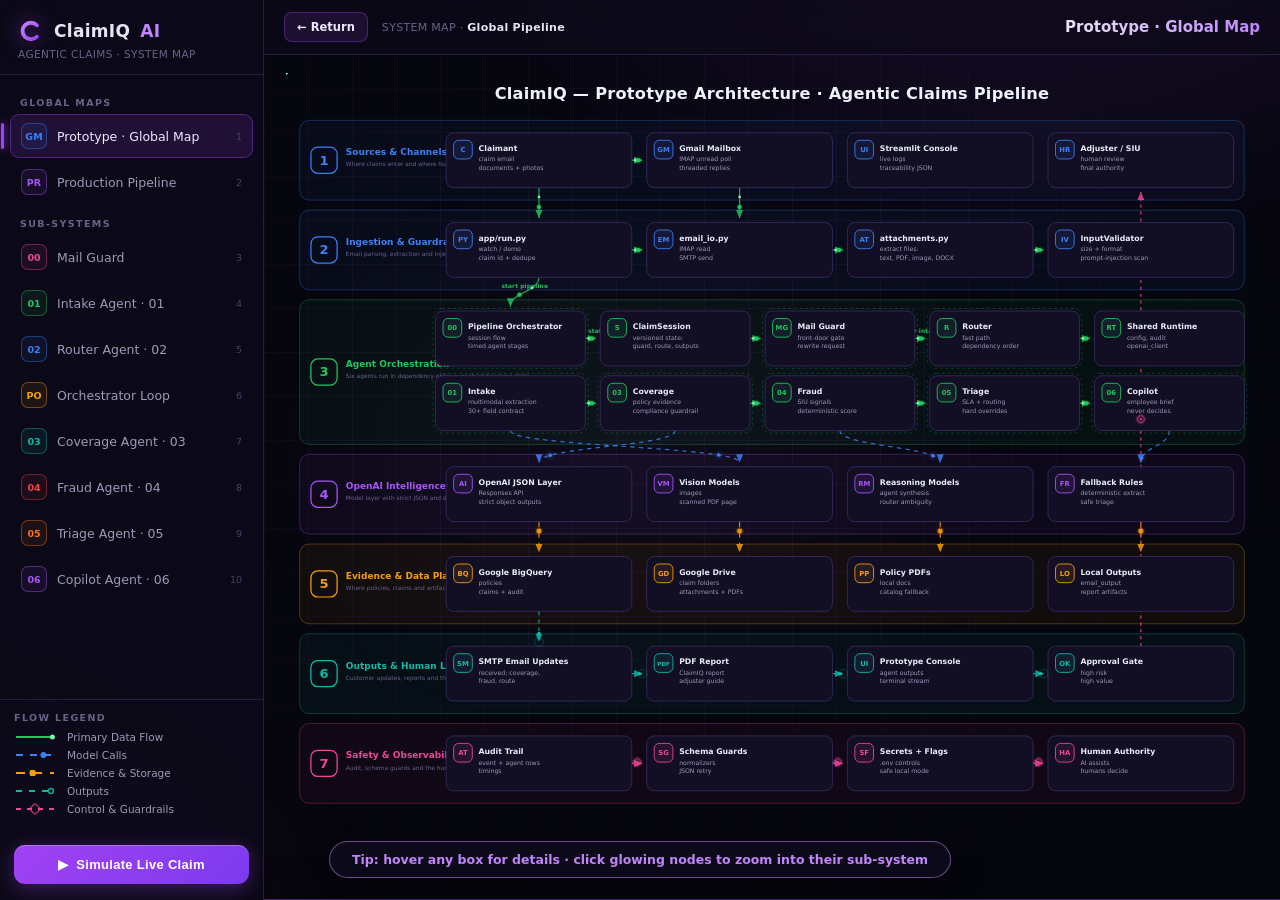
==== claimiq_system_map.html @ e0fa52a6 "Initial website publish" ====
<!DOCTYPE html>
<html lang="en">
<head>
<meta charset="UTF-8">
<meta name="viewport" content="width=device-width, initial-scale=1.0">
<title>ClaimIQ · Interactive System Map</title>
<style>
:root{
  color-scheme: dark;
  --bg:#06060e; --panel:#0d0b1a; --panel2:#120e24; --line:#251d42;
  --txt:#e8e4f4; --dim:#9f98b8; --faint:#6a6288;
  --green:#22c55e; --blue:#3b82f6; --amber:#f59e0b; --teal:#14b8a6; --pink:#ec4899; --purple:#a142f4; --violet:#c084fc;
}
*{margin:0;padding:0;box-sizing:border-box}
html,body{height:100%}
body{background:var(--bg);color:var(--txt);font-family:Inter,"Segoe UI",system-ui,Arial,sans-serif;overflow:hidden}
#bgfx{position:fixed;inset:0;z-index:0;pointer-events:none;
  background:
   radial-gradient(1000px 600px at 80% -10%, rgba(161,66,244,.13), transparent 60%),
   radial-gradient(900px 700px at -10% 110%, rgba(236,72,153,.07), transparent 60%),
   radial-gradient(700px 500px at 50% 50%, rgba(192,132,252,.05), transparent 60%);}
#bgfx::after{content:"";position:absolute;inset:0;
  background-image:linear-gradient(rgba(192,132,252,.05) 1px,transparent 1px),linear-gradient(90deg,rgba(192,132,252,.05) 1px,transparent 1px);
  background-size:44px 44px;mask-image:radial-gradient(ellipse at 50% 40%,#000 30%,transparent 75%);
  animation:gridDrift 24s linear infinite}
@keyframes gridDrift{to{background-position:44px 44px}}

#app{position:relative;z-index:1;display:flex;height:100vh}

/* ============ SIDEBAR ============ */
#sidebar{width:264px;min-width:264px;height:100%;display:flex;flex-direction:column;
  background:rgba(13,11,26,.88);backdrop-filter:blur(14px);border-right:1px solid var(--line)}
#brand{padding:18px 18px 14px;border-bottom:1px solid var(--line)}
#brand h1{font-size:17px;font-weight:800;letter-spacing:.3px;display:flex;align-items:center;gap:10px}
#brand h1 .logomark{width:26px;height:26px;flex-shrink:0;filter:drop-shadow(0 0 10px rgba(161,66,244,.7));animation:brandPulse 2.6s ease-in-out infinite}
@keyframes brandPulse{50%{filter:drop-shadow(0 0 18px rgba(192,132,252,.95))}}
#brand p{font-size:10.5px;color:var(--faint);margin-top:4px;letter-spacing:.4px}
#nav{flex:1;overflow-y:auto;padding:10px 10px 6px}
#nav::-webkit-scrollbar{width:5px}#nav::-webkit-scrollbar-thumb{background:var(--line);border-radius:3px}
.navhead{font-size:9.5px;font-weight:700;color:var(--faint);letter-spacing:1.4px;padding:12px 10px 6px}
.navitem{display:flex;align-items:center;gap:10px;padding:8px 10px;border-radius:9px;cursor:pointer;
  font-size:12.5px;color:var(--dim);border:1px solid transparent;transition:all .18s;margin-bottom:2px;position:relative}
.navitem:hover{background:rgba(161,66,244,.09);color:var(--txt);transform:translateX(3px)}
.navitem.active{background:rgba(161,66,244,.14);border-color:rgba(161,66,244,.38);color:#ede9fe}
.navitem.active::before{content:"";position:absolute;left:-10px;top:20%;height:60%;width:3px;border-radius:2px;background:var(--purple);box-shadow:0 0 8px var(--purple)}
.navitem .ic{width:26px;height:26px;border-radius:7px;display:flex;align-items:center;justify-content:center;
  font-size:9.5px;font-weight:800;flex-shrink:0;border:1px solid}
.navitem.simhot .ic{animation:icPulse 1s ease-in-out infinite}
@keyframes icPulse{50%{transform:scale(1.18);filter:brightness(1.6)}}
#legend{padding:12px 14px;border-top:1px solid var(--line)}
#legend h3{font-size:9.5px;font-weight:700;color:var(--faint);letter-spacing:1.4px;margin-bottom:8px}
.lrow{display:flex;align-items:center;gap:9px;margin-bottom:6px;font-size:10.5px;color:var(--dim)}
.lrow svg{flex-shrink:0}
#simbtn{margin:12px 14px 16px;padding:12px;border:none;border-radius:11px;cursor:pointer;
  font-size:13px;font-weight:800;letter-spacing:.3px;color:#fff;
  background:linear-gradient(135deg,#a142f4,#7c3aed);
  box-shadow:0 4px 20px rgba(161,66,244,.35), inset 0 1px 0 rgba(255,255,255,.25);
  transition:all .2s;display:flex;align-items:center;justify-content:center;gap:8px}
#simbtn:hover{transform:translateY(-2px);box-shadow:0 8px 28px rgba(161,66,244,.5)}
#simbtn.running{background:linear-gradient(135deg,#f87171,#ec4899);color:#1c0410;box-shadow:0 4px 20px rgba(236,72,153,.4)}

/* ============ STAGE ============ */
#stage{flex:1;display:flex;flex-direction:column;min-width:0}
#topbar{display:flex;align-items:center;gap:14px;padding:12px 20px;border-bottom:1px solid var(--line);
  background:rgba(13,11,26,.7);backdrop-filter:blur(10px)}
#returnhome{display:flex;align-items:center;gap:7px;padding:7px 12px;border-radius:8px;
  font-size:11.5px;font-weight:800;color:#ede9fe;text-decoration:none;
  background:rgba(161,66,244,.12);border:1px solid rgba(161,66,244,.36);transition:all .18s;white-space:nowrap}
#returnhome:hover{background:rgba(161,66,244,.24);transform:translateX(-2px)}
#backbtn{display:none;align-items:center;gap:6px;padding:6px 12px;border-radius:8px;cursor:pointer;
  font-size:11.5px;font-weight:700;color:#c084fc;background:rgba(161,66,244,.12);border:1px solid rgba(161,66,244,.35);transition:all .18s}
#backbtn:hover{background:rgba(161,66,244,.25);transform:translateX(-2px)}
#backbtn.show{display:flex}
#crumb{font-size:11px;color:var(--faint);letter-spacing:.3px}
#crumb b{color:var(--txt);font-weight:700}
#viewtitle{font-size:15px;font-weight:800;margin-left:auto;background:linear-gradient(90deg,#e8e4f4,#c084fc);-webkit-background-clip:text;background-clip:text;color:transparent}
#viewport{flex:1;overflow:auto;position:relative;transition:transform .38s cubic-bezier(.5,0,.75,0),opacity .38s}
#viewport::-webkit-scrollbar{width:8px;height:8px}#viewport::-webkit-scrollbar-thumb{background:var(--line);border-radius:4px}
#viewport.zoomOut{transform:scale(1.9);opacity:0}
#viewport.zoomIn{animation:zin .55s cubic-bezier(.16,1,.3,1)}
@keyframes zin{from{transform:scale(.82);opacity:0}to{transform:scale(1);opacity:1}}
#canvasHolder{padding:18px 22px 30px;min-height:100%}
#canvas{width:100%;height:auto;display:block;max-width:1680px;margin:0 auto}

/* SVG element styling */
.band rect.bandbox{transition:filter .3s}
.band{animation:bandIn .7s cubic-bezier(.16,1,.3,1) both}
@keyframes bandIn{from{opacity:0;transform:translateY(26px)}to{opacity:1;transform:none}}
.node{cursor:default}
.node .nbox{transition:stroke .2s, filter .2s}
.node:hover .nbox{stroke:#c084fc;filter:url(#softglow)}
.node.linked{cursor:pointer}
.node.linked .nbox{stroke-dasharray:none}
.node.linked:hover .nbox{stroke:#fff;filter:url(#softglow)}
.node.linked .zoomhint{opacity:0;transition:opacity .2s}
.node.linked:hover .zoomhint{opacity:1}
.node.linked .linkring{animation:linkBreath 3s ease-in-out infinite}
@keyframes linkBreath{50%{opacity:.75}}
.node.sim-on .nbox{stroke-width:2.4;filter:url(#glow)}
.node.sim-on .simring{animation:simRing 1.1s ease-out infinite}
@keyframes simRing{0%{opacity:.9;transform:scale(1)}100%{opacity:0;transform:scale(1.13)}}
.simring{transform-box:fill-box;transform-origin:center;opacity:0}

/* edge base animations */
.e-green{}
.e-blue{stroke-dasharray:7 7;animation:dashFlow 1.1s linear infinite}
.e-amber{stroke-dasharray:9 8;animation:dashFlow 3.2s linear infinite, ambPulse 3.2s ease-in-out infinite}
.e-teal{stroke-dasharray:6 7;animation:dashFlow 1.5s linear infinite}
.e-pink{stroke-dasharray:5 6;animation:dashFlow 2s linear infinite, pinkFlash 2.4s ease-in-out infinite}
@keyframes dashFlow{to{stroke-dashoffset:-30}}
@keyframes ambPulse{50%{opacity:.45}}
@keyframes pinkFlash{0%,78%,100%{opacity:.85}86%{opacity:.25}92%{opacity:1}}
.elabel{font-size:9.5px;font-weight:700;letter-spacing:.2px}

/* ============ SIM HUD — LIVE CLAIM LOG (docked at bottom, never overlaps diagram) ============ */
#hud{flex-shrink:0;display:flex;align-items:stretch;overflow:hidden;
  background:rgba(13,11,26,.96);backdrop-filter:blur(16px);border-top:1px solid rgba(161,66,244,.4);
  box-shadow:0 -10px 34px rgba(0,0,0,.5);max-height:0;transition:max-height .45s cubic-bezier(.16,1,.3,1)}
#hud.show{max-height:176px}
#hud .hudtop{width:320px;min-width:320px;padding:12px 16px;border-right:1px solid var(--line);display:flex;flex-direction:column;gap:6px}
#hudtag{font-size:9px;font-weight:800;letter-spacing:1.6px;color:var(--faint)}
#hudphase{font-size:12.5px;font-weight:800;color:#c084fc;display:flex;align-items:center;gap:8px}
#hudphase .live{width:8px;height:8px;border-radius:50%;background:#f87171;animation:liveBlink 1s infinite;flex-shrink:0}
@keyframes liveBlink{50%{opacity:.25}}
#huddesc{font-size:10.5px;color:var(--dim);line-height:1.45;flex:1}
#hudbar{height:4px;background:var(--line);border-radius:2px;overflow:hidden}
#hudfill{height:100%;width:0%;background:linear-gradient(90deg,var(--purple),var(--violet),var(--teal));transition:width .5s;box-shadow:0 0 10px rgba(161,66,244,.8)}
#hudlog{flex:1;overflow-y:auto;padding:10px 16px;max-height:176px}
#hudlog::-webkit-scrollbar{width:4px}#hudlog::-webkit-scrollbar-thumb{background:var(--line)}
.logline{display:flex;gap:8px;align-items:flex-start;font-size:10.5px;color:var(--dim);padding:3.5px 0;
  animation:logIn .3s both}
@keyframes logIn{from{opacity:0;transform:translateX(14px)}to{opacity:1;transform:none}}
.logline .ldot{width:7px;height:7px;border-radius:50%;margin-top:3px;flex-shrink:0;box-shadow:0 0 8px currentColor}
.logline .lt{color:#cbd5e1}
.logline .lts{margin-left:auto;color:var(--faint);font-size:9px;flex-shrink:0;padding-top:1px}

/* toast */
#toast{position:absolute;bottom:22px;left:50%;transform:translate(-50%,80px);z-index:6;
  padding:10px 22px;border-radius:99px;font-size:12.5px;font-weight:700;
  background:rgba(13,11,26,.95);border:1px solid rgba(192,132,252,.5);color:#c084fc;
  box-shadow:0 8px 30px rgba(0,0,0,.5);transition:transform .45s cubic-bezier(.16,1,.3,1);pointer-events:none}
#toast.show{transform:translate(-50%,0)}

/* tooltip */
#tip{position:fixed;z-index:9;pointer-events:none;max-width:320px;padding:11px 13px;border-radius:11px;
  background:rgba(18,14,36,.98);border:1px solid rgba(161,66,244,.45);box-shadow:0 10px 34px rgba(0,0,0,.65);
  font-size:11px;color:var(--dim);opacity:0;transition:opacity .12s;line-height:1.55}
#tip b{color:var(--txt);font-size:12px;display:block;margin-bottom:3px}
#tip .tdet{display:block;color:#cfc8e6;margin-bottom:5px}
#tip .tchips{display:flex;flex-wrap:wrap;gap:4px}
#tip .tchips span{padding:2px 7px;border-radius:99px;font-size:9px;font-weight:700;letter-spacing:.2px;
  background:rgba(161,66,244,.12);border:1px solid rgba(161,66,244,.3);color:#c8b8ea}
#tip .go{color:#c084fc;font-weight:700;margin-top:6px;display:block}

@media (max-width:860px){#sidebar{width:210px;min-width:210px}}
</style>
</head>
<body>
<div id="bgfx"></div>
<div id="app">
  <aside id="sidebar">
    <div id="brand">
      <h1><svg class="logomark" viewBox="0 0 200 176" xmlns="http://www.w3.org/2000/svg" aria-hidden="true">
        <defs><linearGradient id="lgrad" x1="0" y1="0" x2="1" y2="1">
          <stop offset="0" stop-color="#c084fc"/><stop offset="1" stop-color="#a142f4"/>
        </linearGradient></defs>
        <path d="M 145.3 43.7 A 64 64 0 1 0 145.3 132.3" stroke="url(#lgrad)" stroke-width="30" stroke-linecap="round" fill="none"/>
      </svg>ClaimIQ <span style="color:var(--violet);font-weight:600">AI</span></h1>
      <p>AGENTIC CLAIMS · SYSTEM MAP</p>
    </div>
    <nav id="nav"></nav>
    <div id="legend">
      <h3>FLOW LEGEND</h3>
      <div id="legendrows"></div>
    </div>
    <button id="simbtn">▶&nbsp; Simulate Live Claim</button>
  </aside>
  <main id="stage">
    <div id="topbar">
      <a id="returnhome" href="index.html" aria-label="Return to ClaimIQ home">← Return</a>
      <div id="backbtn">← Global Map</div>
      <div id="crumb"></div>
      <div id="viewtitle"></div>
    </div>
    <div id="viewport"><div id="canvasHolder"><svg id="canvas" xmlns="http://www.w3.org/2000/svg"></svg></div></div>
    <div id="hud">
      <div class="hudtop">
        <div id="hudtag">LIVE CLAIM LOG</div>
        <div id="hudphase"><span class="live"></span><span id="hudphasetxt"></span></div>
        <div id="huddesc"></div>
        <div id="hudbar"><div id="hudfill"></div></div>
      </div>
      <div id="hudlog"></div>
    </div>
    <div id="toast"></div>
  </main>
</div>
<div id="tip"></div>

<script>
/* ================= TOKENS ================= */
const TOK={
  green:{c:'#22c55e', label:'Primary Data Flow', anim:'particles'},
  blue:{c:'#3b82f6', label:'Model Calls', anim:'pulse'},
  amber:{c:'#f59e0b', label:'Evidence & Storage', anim:'packet'},
  teal:{c:'#14b8a6', label:'Outputs', anim:'ripple'},
  pink:{c:'#ec4899', label:'Control & Guardrails', anim:'flash'}
};
const BANDC={blue:'#3b82f6',green:'#22c55e',purple:'#a855f7',teal:'#14b8a6',pink:'#ec4899',amber:'#f59e0b'};

/* ================= VIEW DATA ================= */
/* n: [id, badge, title, [sublines], linkViewId?] */
const VIEWS=[
{id:'prototype',nav:'Prototype · Global Map',title:'ClaimIQ — Prototype Architecture · Agentic Claims Pipeline',group:'GLOBAL MAPS',icon:'GM',iconc:'#3b82f6',
 rows:[
  {n:'1',label:'Sources & Channels',color:'blue',desc:'Where claims enter and where humans watch',nodes:[
    ['pr_c','C','Claimant',['claim email','documents + photos']],
    ['pr_gm','GM','Gmail Mailbox',['IMAP unread poll','threaded replies']],
    ['pr_ui','UI','Streamlit Console',['live logs','traceability JSON']],
    ['pr_hr','HR','Adjuster / SIU',['human review','final authority']]]},
  {n:'2',label:'Ingestion & Guardrails',color:'blue',desc:'Email parsing, extraction and injection defense',nodes:[
    ['pr_py','PY','app/run.py',['watch / demo','claim id + dedupe']],
    ['pr_em','EM','email_io.py',['IMAP read','SMTP send']],
    ['pr_at','AT','attachments.py',['extract files:','text, PDF, image, DOCX']],
    ['pr_iv','IV','InputValidator',['size + format','prompt-injection scan']]]},
  {n:'3',label:'Agent Orchestration',color:'green',desc:'Six agents run in dependency order over shared session state',nodes:[
    ['pr_00','00','Pipeline Orchestrator',['session flow','timed agent stages'],'orchestrator'],
    ['pr_s','S','ClaimSession',['versioned state:','guard, route, outputs']],
    ['pr_mg','MG','Mail Guard',['front-door gate','rewrite request'],'mailguard'],
    ['pr_r','R','Router',['fast path','dependency order'],'router'],
    ['pr_rt','RT','Shared Runtime',['config, audit','openai_client']]],
   nodes2:[
    ['pr_01','01','Intake',['multimodal extraction','30+ field contract'],'intake'],
    ['pr_03','03','Coverage',['policy evidence','compliance guardrail'],'coverage'],
    ['pr_04','04','Fraud',['SIU signals','deterministic score'],'fraud'],
    ['pr_05','05','Triage',['SLA + routing','hard overrides'],'triage'],
    ['pr_06','06','Copilot',['employee brief','never decides'],'copilot']]},
  {n:'4',label:'OpenAI Intelligence',color:'purple',desc:'Model layer with strict JSON and deterministic fallbacks',nodes:[
    ['pr_json','AI','OpenAI JSON Layer',['Responses API','strict object outputs']],
    ['pr_vis','VM','Vision Models',['images','scanned PDF page']],
    ['pr_res','RM','Reasoning Models',['agent synthesis','router ambiguity']],
    ['pr_fbr','FR','Fallback Rules',['deterministic extract','safe triage']]]},
  {n:'5',label:'Evidence & Data Plane',color:'amber',desc:'Where policies, claims and artifacts live',nodes:[
    ['pr_bq','BQ','Google BigQuery',['policies','claims + audit']],
    ['pr_gd','GD','Google Drive',['claim folders','attachments + PDFs']],
    ['pr_pdf','PP','Policy PDFs',['local docs','catalog fallback']],
    ['pr_lo','LO','Local Outputs',['email_output','report artifacts']]]},
  {n:'6',label:'Outputs & Human Loop',color:'teal',desc:'Customer updates, reports and the approval gate',nodes:[
    ['pr_sm','SM','SMTP Email Updates',['received; coverage,','fraud, route']],
    ['pr_rep','PDF','PDF Report',['ClaimIQ report','adjuster guide']],
    ['pr_con','UI','Prototype Console',['agent outputs','terminal stream']],
    ['pr_ok','OK','Approval Gate',['high risk','high value']]]},
  {n:'7',label:'Safety & Observability',color:'pink',desc:'Audit, schema guards and the human authority rule',nodes:[
    ['pr_audit','AT','Audit Trail',['event + agent rows','timings']],
    ['pr_sch','SG','Schema Guards',['normalizers','JSON retry']],
    ['pr_sec','SF','Secrets + Flags',['.env controls','safe local mode']],
    ['pr_hum','HA','Human Authority',['AI assists','humans decide']]]}],
 edges:[
  ['pr_c','pr_gm','green'],['pr_gm','pr_em','green'],['pr_c','pr_py','green'],
  ['pr_py','pr_em','green'],['pr_em','pr_at','green'],['pr_at','pr_iv','green'],
  ['pr_py','pr_00','green','start pipeline'],['pr_00','pr_s','green','set state'],
  ['pr_s','pr_mg','green'],['pr_mg','pr_r','green','after intake'],['pr_r','pr_rt','green'],
  ['pr_01','pr_03','green'],['pr_03','pr_04','green'],['pr_04','pr_05','green'],['pr_05','pr_06','green'],
  ['pr_01','pr_vis','blue'],['pr_03','pr_json','blue'],['pr_04','pr_res','blue'],['pr_06','pr_fbr','blue'],
  ['pr_json','pr_bq','amber'],['pr_vis','pr_gd','amber'],['pr_res','pr_pdf','amber'],['pr_fbr','pr_lo','amber'],
  ['pr_bq','pr_sm','teal'],['pr_sm','pr_rep','teal'],['pr_rep','pr_con','teal'],['pr_con','pr_ok','teal'],
  ['pr_ok','pr_hr','pink','escalation'],
  ['pr_audit','pr_sch','pink'],['pr_sch','pr_sec','pink'],['pr_sec','pr_hum','pink']]},

{id:'production',nav:'Production Pipeline',title:'ClaimIQ — Production Architecture · OpenAI Agentic Pipeline',group:'GLOBAL MAPS',icon:'PR',iconc:'#a855f7',
 rows:[
  {n:'1',label:'Sources & Channels',color:'blue',desc:'Claim entry channels and human reviewers',nodes:[
    ['q_c','C','Claimant',['submit claim','email + attachments']],
    ['q_gm','GM','Gmail Mailbox',['IMAP','unread poll']],
    ['q_hr','HR','Adjuster / SIU',['reviews','approves']]]},
  {n:'2',label:'Ingestion & Guardrails',color:'blue',desc:'Parse, extract, classify and validate every input',nodes:[
    ['q_py','PY','app/run.py',['poll · watch · demo']],
    ['q_em','EM','email_io.py',['IMAP read','SMTP send']],
    ['q_at','AT','attachments.py',['extract + classify','(vision + text)']],
    ['q_iv','IV','InputValidator',['size · format','injection scan']]]},
  {n:'3',label:'Agent Orchestration',color:'green',desc:'Session-based agent pipeline with enforced order',nodes:[
    ['q_00','PO','Pipeline Orchestrator',['session-based','dependency order'],'orchestrator'],
    ['q_s','CS','ClaimSession',['select agents','immutable · versioned']],
    ['q_mg','00','Mail Guard',['4 required fields','rewrite'],'mailguard'],
    ['q_r','02','Router',['fast-path','LLM select'],'router'],
    ['q_rt','RT','Shared Runtime',['config · audit','openai + google clients']]],
   nodes2:[
    ['q_01','01','Intake',['30+ assessment fields','deterministic fallback'],'intake'],
    ['q_03','03','Coverage',['infer policy · itemize','deterministic fallback'],'coverage'],
    ['q_04','04','Fraud',['evidence + PDF → score','immutable before LLM'],'fraud'],
    ['q_05','05','Triage',['adjuster guide · routing','hard emergency override'],'triage'],
    ['q_06','06','Copilot',['multi-role brief · letters','assists, never decides'],'copilot']]},
  {n:'4',label:'OpenAI Intelligence Layer',color:'purple',desc:'Right-sized models per task with structured outputs',nodes:[
    ['q_api','AI','OpenAI Responses API',['structured JSON','deterministic fallback']],
    ['q_4o','4o','gpt-4o-mini',['text · vision']],
    ['q_o4','o4','o4-mini',['agent reasoning']],
    ['q_55','55','gpt-5.5',['router · orchestrator']]]},
  {n:'5',label:'Google Cloud Data Plane',color:'amber',desc:'BigQuery, Drive, Forms and Looker analytics',nodes:[
    ['q_bq','BQ','Google BigQuery',['claim_master · outputs','audit_trail · policies']],
    ['q_gd','GD','Google Drive',['attachments +','adjuster PDF']],
    ['q_gf','GF','Google Forms',['decision → BigQuery']],
    ['q_ls','LS','Looker Studio',['reads BigQuery views']]]},
  {n:'6',label:'Notifications & Human Loop',color:'teal',desc:'Emails, approval gate, console and reviewer site',nodes:[
    ['q_sm','SM','SMTP Email Updates',['ack · coverage · fraud','assessment + PDF']],
    ['q_ag','AG','Approval Gate',['mandatory for high-risk','and high-value claims']],
    ['q_st','UI','Streamlit Console',['traceability JSON','live logs · timings']],
    ['q_rw','WW','Reviewer Website',['static site','playground + docs']]]},
  {n:'7',label:'Security & Observability',color:'pink',desc:'Audit, IAM, logging and human authority',nodes:[
    ['q_au','AT','Audit Trail',['logs every','agent decision']],
    ['q_iam','IAM','IAM · Secrets',['.env credential','isolation']],
    ['q_cl','CL','Cloud Logging',['durations','statuses']],
    ['q_ha','HA','Human Authority',['AI assists,','never decides']]]}],
 edges:[
  ['q_c','q_py','green','submit claim'],['q_gm','q_em','green','unread poll'],
  ['q_py','q_em','green'],['q_em','q_at','green'],['q_at','q_iv','green'],
  ['q_py','q_00','green','start pipeline'],['q_00','q_s','green','select agents'],
  ['q_s','q_mg','green'],['q_mg','q_r','green','route'],['q_r','q_rt','green'],
  ['q_01','q_03','green','brief + report'],['q_03','q_04','green','evidence + PDF'],
  ['q_04','q_05','green','route'],['q_05','q_06','green'],
  ['q_01','q_4o','blue'],['q_03','q_api','blue'],['q_04','q_o4','blue'],['q_06','q_55','blue'],
  ['q_api','q_bq','amber','write claim + audit'],['q_bq','q_gd','amber'],['q_gd','q_gf','amber'],['q_gf','q_ls','amber','reads views'],
  ['q_bq','q_sm','teal'],['q_sm','q_ag','teal'],['q_ag','q_st','teal'],['q_st','q_rw','teal'],
  ['q_ag','q_hr','pink','human verdict'],
  ['q_au','q_iam','pink'],['q_iam','q_cl','pink'],['q_cl','q_ha','pink']]},

{id:'mailguard',nav:'Mail Guard',title:'ClaimIQ — Mail Guard Architecture',group:'SUB-SYSTEMS',icon:'00',iconc:'#ec4899',
 rows:[
  {n:'1',label:'Inputs',color:'blue',nodes:[
    ['m_sb','SB','Subject',['email subject','thread context']],
    ['m_txt','TXT','Email Body',['free-form claim','customer text']],
    ['m_dt','DT','Current Date',['future-date check','UTC date']],
    ['m_req','REQ','Required Fields',['name, policy','date, place, details']]]},
  {n:'2',label:'Core Processing',color:'green',nodes:[
    ['m_p','P','Guard Prompt',['binary proceed/rewrite','spam + vague inquiry','single-claim quality']],
    ['m_ai','AI','OpenAI Path',['generate.json','fixed schema']],
    ['m_n','N','Normalize Result',['action defaults','rewrite template','empty text guard']]]},
  {n:'3',label:'Decision & Fallbacks',color:'purple',nodes:[
    ['m_fb','FB','Deterministic Guard',['keyword density','policy/date regex','general inquiry catch']],
    ['m_fd','FD','Date Correction',['ordinal dates','non-future override','avoid false stop']],
    ['m_d','D','Guard Decision',['proceed','rewrite_request']]]},
  {n:'4',label:'Outputs',color:'teal',nodes:[
    ['m_go','GO','Proceed To Intake',['orchestrator continues','audit completed']],
    ['m_rw','RW','Rewrite Reply',['structured form','missing fields']],
    ['m_st','ST','Pipeline Stop',['status rewrite_required','customer resubmits']]]},
  {n:'5',label:'Safety & Traceability',color:'pink',nodes:[
    ['m_bd','BD','Boundary',['no coverage/fraud','front-door only']],
    ['m_au','AU','Traceability',['reason + confidence','missing fields']],
    ['m_sf','SF','Safety Posture',['reject spam/vague','accept complete claims']]]}],
 edges:[
  ['m_sb','m_txt','green'],['m_txt','m_dt','green'],['m_dt','m_req','green'],
  ['m_txt','m_p','green'],['m_p','m_ai','blue'],['m_ai','m_n','green'],
  ['m_ai','m_fb','blue','on error'],['m_fb','m_fd','green'],['m_fd','m_d','green'],['m_n','m_d','green'],
  ['m_d','m_go','pink','proceed'],['m_d','m_rw','teal','rewrite'],['m_rw','m_st','green'],
  ['m_go','m_bd','pink'],['m_rw','m_au','pink'],['m_st','m_sf','pink']]},

{id:'intake',nav:'Intake Agent · 01',title:'ClaimIQ — Intake Architecture',group:'SUB-SYSTEMS',icon:'01',iconc:'#22c55e',
 rows:[
  {n:'1',label:'Inputs',color:'blue',nodes:[
    ['i_em','EM','Claim Email',['free-form text','6000 char prompt cap']],
    ['i_up','UP','Uploaded Docs',['bytes + mime','images, PDF, text']],
    ['i_ds','DS','Existing Summary',['attachments.py output','optional context']],
    ['i_js','JS','Strict Schema',['30+ fields','no extra keys']]]},
  {n:'2',label:'Core Processing',color:'green',nodes:[
    ['i_m','M','Modality Split',['image → vision','PDF/text → text','scanned PDF render']],
    ['i_pd','PD','Per-Document JSON',['document.type','fields, quality','risk signals']],
    ['i_mg','MG','Merge Summaries',['dedupe filenames','preserve risk','modalities']],
    ['i_ai','AI','Reasoning Extract',['claim facts','conflicts','next agent hint']]]},
  {n:'3',label:'Decision & Fallbacks',color:'purple',nodes:[
    ['i_fb','FB','Deterministic Extract',['policy/date/amount','document aliases','claim type']],
    ['i_en','EN','Enrich Contract',['backfill fields','missing info logic','risk merge']],
    ['i_rc','RC','Reconcile Result',['amount promotion','document evidence','status correction']],
    ['i_st','ST','Status Gate',['complete','needs_review','incomplete']]]},
  {n:'4',label:'Outputs',color:'teal',nodes:[
    ['i_out','OUT','Structured Claim',['claimant, policy','date, amount, type']],
    ['i_doc','DOC','Documents Summary',['per document','quality + signals']],
    ['i_r','R','Router Input',['intake_status','missing docs']],
    ['i_siu','SIU','Fraud Evidence',['risk_indicators','document signals']]]},
  {n:'5',label:'Safety & Traceability',color:'pink',nodes:[
    ['i_bd','BD','Boundary',['extract facts only','no adjudication']],
    ['i_q','Q','Quality Gate',['missing docs','low confidence']],
    ['i_au','AU','Audit Output',['agent_started','agent_completed']]]}],
 edges:[
  ['i_em','i_m','green'],['i_up','i_m','green'],['i_ds','i_mg','green'],['i_js','i_ai','green'],
  ['i_m','i_pd','blue'],['i_pd','i_mg','green'],['i_mg','i_ai','blue'],
  ['i_ai','i_fb','blue','on error'],['i_fb','i_en','green'],['i_en','i_rc','green'],['i_rc','i_st','green'],['i_ai','i_en','green'],
  ['i_st','i_out','teal'],['i_out','i_doc','teal'],['i_doc','i_r','teal'],['i_r','i_siu','teal'],
  ['i_out','i_bd','pink'],['i_doc','i_q','pink'],['i_r','i_au','pink']]},

{id:'router',nav:'Router Agent · 02',title:'ClaimIQ — Router Architecture',group:'SUB-SYSTEMS',icon:'02',iconc:'#3b82f6',
 rows:[
  {n:'1',label:'Inputs',color:'blue',nodes:[
    ['r_s','S','ClaimSession',['snapshot','outputs + docs']],
    ['r_in','01','Intake Output',['status','missing info']],
    ['r_env','ENV','Router Flags',['ROUTER_ALWAYS_LLM','model env vars']]]},
  {n:'2',label:'Core Processing',color:'green',nodes:[
    ['r_pa','PA','Pause Check',['intake_status incomplete','no downstream agents','customer doc request']],
    ['r_fp','FP','Deterministic Fast Path',['complete/needs_review','select all four agents']],
    ['r_ai','AI','Ambiguous LLM Path',['choose_with_openai','session snapshot']]]},
  {n:'3',label:'Decision & Fallbacks',color:'purple',nodes:[
    ['r_fb','FB','Fallback Route',['policy present','risk/amount/date','human review if sparse']],
    ['r_dep','DEP','Dependency Enforcer',['triage needs coverage+fraud','copilot needs triage']],
    ['r_n','N','Normalize Route',['next_agent','claim_status','confidence']]]},
  {n:'4',label:'Outputs',color:'teal',nodes:[
    ['r_sel','SEL','selected_agents',['coverage, fraud','triage, copilot']],
    ['r_req','REQ','Document Request',['pending_customer_docs','missing_inputs']],
    ['r_lo','LO','Orchestrator Loop',['runs in order','records timing']]]},
  {n:'5',label:'Safety & Traceability',color:'pink',nodes:[
    ['r_bd','BD','Boundary',['selects agents only','does not adjudicate']],
    ['r_dt','DT','Cost Control',['skip LLM on fixed policy','LLM only ambiguous']],
    ['r_au','AU','Audit',['route_selected','reason + confidence']]]}],
 edges:[
  ['r_s','r_in','green'],['r_in','r_env','green'],['r_in','r_pa','green'],
  ['r_pa','r_fp','green','not incomplete'],['r_fp','r_ai','blue','if forced/ambiguous'],
  ['r_pa','r_fb','blue','on error'],['r_fp','r_dep','green'],['r_ai','r_dep','green'],
  ['r_fb','r_dep','green'],['r_dep','r_n','green'],
  ['r_fb','r_sel','teal'],['r_sel','r_req','teal'],['r_req','r_lo','teal'],
  ['r_dep','r_req','pink'],['r_n','r_lo','pink'],
  ['r_sel','r_bd','pink'],['r_req','r_dt','pink'],['r_lo','r_au','pink']]},

{id:'orchestrator',nav:'Orchestrator Loop',title:'ClaimIQ — Orchestrator Architecture',group:'SUB-SYSTEMS',icon:'PO',iconc:'#f59e0b',
 rows:[
  {n:'1',label:'Inputs',color:'blue',nodes:[
    ['o_in','IN','Caller',['app/run.py or CLI','claim_id + email']],
    ['o_doc','DOC','Document Context',['documents_summary','uploaded_documents']],
    ['o_cfg','CFG','Runtime Options',['send_emails','thread id']]]},
  {n:'2',label:'Core Processing',color:'green',nodes:[
    ['o_s','S','ClaimSession',['frozen state object','guard, route, outputs','timings + errors']],
    ['o_iv','IV','InputValidator',['non-fatal validation','rewrite on bad input']],
    ['o_au','AU','Audit Start',['pipeline_started','stage events']]]},
  {n:'3',label:'Decision & Fallbacks',color:'purple',nodes:[
    ['o_mg','MG','Mail Guard',['evaluate email','stop if rewrite'],'mailguard'],
    ['o_it','01','Intake',['extract claim facts','pause if error'],'intake'],
    ['o_rt','R','Router',['selected_agents','dependency order'],'router'],
    ['o_lp','SL','Stage Loop',['coverage → fraud','triage → copilot']]]},
  {n:'4',label:'Outputs',color:'teal',nodes:[
    ['o_sm','SM','Stage Emails',['coverage update','fraud alert route']],
    ['o_pdf','PDF','Conditional PDF',['human approval','risk/value triggers']],
    ['o_out','OUT','Pipeline Summary',['workflow_state','outputs + errors']]]},
  {n:'5',label:'Safety & Traceability',color:'pink',nodes:[
    ['o_ha','HA','Human Boundary',['AI assists only','no final settlement']],
    ['o_tm','TM','Per-Agent Timing',['started/completed','duration_ms']],
    ['o_af','AF','Audit Finish',['pipeline_completed','report flag']]]}],
 edges:[
  ['o_in','o_s','green'],['o_doc','o_s','green'],['o_cfg','o_s','green'],
  ['o_s','o_iv','green'],['o_iv','o_au','green'],
  ['o_s','o_mg','green'],['o_mg','o_it','pink','proceed'],['o_it','o_rt','green'],['o_rt','o_lp','green'],
  ['o_lp','o_sm','teal'],['o_sm','o_pdf','teal'],['o_pdf','o_out','teal'],
  ['o_mg','o_sm','pink','rewrite / stop'],
  ['o_sm','o_ha','pink'],['o_pdf','o_tm','pink'],['o_out','o_af','pink'],
  ['o_s','o_au','amber','stage events']]},

{id:'coverage',nav:'Coverage Agent · 03',title:'ClaimIQ — Coverage Architecture',group:'SUB-SYSTEMS',icon:'03',iconc:'#14b8a6',
 rows:[
  {n:'1',label:'Inputs',color:'blue',nodes:[
    ['c_in','01','Intake Facts',['policy, type, date','amount + documents']],
    ['c_pol','POL','Policy Number',['customer policy id','reference profile id']],
    ['c_cfg','CFG','Catalog Source',['bigquery/local/auto','policy docs']]]},
  {n:'2',label:'Core Processing',color:'green',nodes:[
    ['c_bq','BQ','Policy Lookup',['BigQuery policies','safe empty fallback']],
    ['c_cat','CAT','Policy Catalog',['policy.documents table','local PDF fallback']],
    ['c_ev','E','Evidence Builder',['claim-type match','section snippets','search terms']]]},
  {n:'3',label:'Decision & Fallbacks',color:'purple',nodes:[
    ['c_ref','REF','Reference Policy',['sample profile','only with citation']],
    ['c_ai','AI','Coverage Reasoner',['policy-only logic','limits + exclusions','strict JSON']],
    ['c_fb','FB','Deterministic Coverage',['active dates','covered peril','waiting period']]]},
  {n:'4',label:'Outputs',color:'teal',nodes:[
    ['c_ir','IR','Compliance Guard',['citations required','appeals process']],
    ['c_cal','CAL','Calculation Method',['sum insured','deductible, limits']],
    ['c_out','OUT','Coverage Output',['covered/not/needs_review','manual review flag']]]},
  {n:'5',label:'Safety & Traceability',color:'pink',nodes:[
    ['c_bd','BD','Boundary',['coverage only','no fraud or triage']],
    ['c_dn','DN','Denial Safeguard',['specific clause required','no prohibited basis']],
    ['c_au','AU','Audit',['agent output','duration_ms']]]}],
 edges:[
  ['c_in','c_pol','green'],['c_pol','c_cfg','green'],
  ['c_in','c_bq','amber'],['c_pol','c_cat','amber'],
  ['c_bq','c_cat','green'],['c_cat','c_ev','green'],['c_bq','c_ref','green'],
  ['c_ev','c_ai','blue'],['c_ai','c_fb','blue','fallback if error'],
  ['c_ai','c_ir','green'],['c_fb','c_cal','green'],
  ['c_ir','c_cal','green'],['c_cal','c_out','teal'],
  ['c_ir','c_dn','pink'],['c_out','c_au','pink'],['c_ref','c_bd','pink']]},

{id:'fraud',nav:'Fraud Agent · 04',title:'ClaimIQ — Fraud Architecture',group:'SUB-SYSTEMS',icon:'04',iconc:'#ef4444',
 rows:[
  {n:'1',label:'Inputs',color:'blue',nodes:[
    ['f_ev','01','Intake Evidence',['facts + docs','risk indicators']],
    ['f_cov','03','Coverage Context',['policy dates','limits']],
    ['f_id','ID','Claim ID',['exclude self','duplicate lookup']]]},
  {n:'2',label:'Core Processing',color:'green',nodes:[
    ['f_dup','BQ','Duplicate Lookup',['claims_master','same sender/type/date','90 day window']],
    ['f_sig','SIG','Signal Engine',['weights by claim type','identity, timeline','document, billing']],
    ['f_wl','WL','Benchmarks + Watchlists',['provider risk','price outliers']]]},
  {n:'3',label:'Decision & Fallbacks',color:'purple',nodes:[
    ['f_sc','100','Deterministic Score',['cap at 100','risk_level','recommended_action']],
    ['f_ai','AI','SIU Explanation',['do not rescore','explain evidence','no accusation']],
    ['f_fb','FB','Deterministic Brief',['if OpenAI fails','same score/action']]]},
  {n:'4',label:'Outputs',color:'teal',nodes:[
    ['f_out','OUT','Fraud Output',['score, level','signals + duplicates']],
    ['f_act','ACT','Investigation Action',['continue, request docs','refer, hold pending SIU']],
    ['f_tri','05','Triage Input',['fraud_score','human approval reasons']]]},
  {n:'5',label:'Safety & Traceability',color:'pink',nodes:[
    ['f_bd','BD','Boundary',['investigation priority','not final fraud finding']],
    ['f_lk','LK','Immutable Scoring',['LLM cannot change','signals preserved']],
    ['f_au','AU','Audit',['agent_completed','fraud_score']]]}],
 edges:[
  ['f_ev','f_cov','green'],['f_cov','f_id','green'],
  ['f_id','f_dup','amber','evidence'],['f_dup','f_sig','green'],['f_wl','f_sig','green'],
  ['f_sig','f_sc','green'],['f_sc','f_ai','blue'],['f_ai','f_fb','blue','on error'],
  ['f_sc','f_out','green'],['f_fb','f_act','green'],
  ['f_out','f_act','teal'],['f_act','f_tri','teal'],
  ['f_out','f_bd','pink'],['f_sc','f_lk','pink'],['f_tri','f_au','pink']]},

{id:'triage',nav:'Triage Agent · 05',title:'ClaimIQ — Triage Architecture',group:'SUB-SYSTEMS',icon:'05',iconc:'#f97316',
 rows:[
  {n:'1',label:'Inputs',color:'blue',nodes:[
    ['t_in','01','Intake',['claim type','clinical facts']],
    ['t_cov','03','Coverage',['status','manual review']],
    ['t_fr','04','Fraud',['score','signals']]]},
  {n:'2',label:'Core Processing',color:'green',nodes:[
    ['t_hr','HR','Approval Reasons',['high fraud','coverage review','high value/type']],
    ['t_cl','CL','Clinical Assessment',['emergency terms','vitals','specialist mapping']],
    ['t_nm','NM','Non-Medical Urgency',['total loss','stranded/displaced','domain reviewer']]]},
  {n:'3',label:'Decision & Fallbacks',color:'purple',nodes:[
    ['t_ai','AI','Triage Synthesis',['UM reviewer role','clinical urgency','not coverage/fraud']],
    ['t_fb','FB','Safe Triage',['hard-rule fallback','SLA map','priority/color']],
    ['t_ov','OV','Hard Overrides',['no downgrades','emergency stays red','medical docs request']]]},
  {n:'4',label:'Outputs',color:'teal',nodes:[
    ['t_out','OUT','Routing Output',['route + priority','triage_color']],
    ['t_sla','SLA','SLA + Specialist',['sla_hours','reviewer type']],
    ['t_ok','OK','Human Approval',['required flag','reason list']]]},
  {n:'5',label:'Safety & Traceability',color:'pink',nodes:[
    ['t_bd','BD','Boundary',['does not decide coverage','does not decide fraud']],
    ['t_fl','FL','Clinical Flags',['mismatch, vitals','missing evidence']],
    ['t_au','AU','Audit',['routing payload','duration_ms']]]}],
 edges:[
  ['t_in','t_cov','green'],['t_cov','t_fr','green'],
  ['t_in','t_hr','green'],['t_in','t_cl','green'],['t_cl','t_nm','green'],
  ['t_hr','t_ai','blue'],['t_ai','t_fb','blue','fallback if error'],
  ['t_cl','t_fb','green'],['t_fb','t_ov','green'],['t_nm','t_ov','green'],
  ['t_fb','t_out','green'],['t_out','t_sla','green'],['t_sla','t_ok','green'],
  ['t_ov','t_ok','pink'],['t_sla','t_fl','pink'],['t_ok','t_au','pink'],['t_out','t_bd','pink']]},

{id:'copilot',nav:'Copilot Agent · 06',title:'ClaimIQ — Copilot Architecture',group:'SUB-SYSTEMS',icon:'06',iconc:'#a855f7',
 rows:[
  {n:'1',label:'Inputs',color:'blue',desc:'Claims data enters the copilot pipeline',nodes:[
    ['p_in','01','Intake',['claim facts','documents']],
    ['p_cov','03','Coverage',['policy position','citations']],
    ['p_fr','04','Fraud',['signals','risk action']],
    ['p_tr','05','Triage',['route','SLA + approval']]]},
  {n:'2',label:'Core Processing',color:'green',desc:'Copilot synthesizes insights and evidence',nodes:[
    ['p_ai','AI','Brief Synthesis',['employee copilot','strict JSON','use supplied outputs']],
    ['p_fb','FB','Fallback Brief',['claim details','coverage/fraud/routing','open questions']],
    ['p_ev','EV','Evidence Log',['agent status','completed_at']]]},
  {n:'3',label:'Decision & Fallbacks',color:'purple',desc:'Copilot drafts and recommends — never decides',nodes:[
    ['p_en','EN','Enrich Contract',['citations','plain English','role assistance']],
    ['p_tl','TL','Timeline + Next Steps',['claim chronology','missing items','review actions']],
    ['p_lt','LT','Generated Drafts',['document request','hospital clarification','internal note']]]},
  {n:'4',label:'Outputs',color:'teal',desc:'Copilot delivers actionable outputs for humans',nodes:[
    ['p_md','MD','Adjuster Markdown',['human boundary','claim snapshot']],
    ['p_pdf','PDF','Report Input',['PDF sections','evidence/citations']],
    ['p_to','TO','Recommended Tools',['RAG, calculator','letters, timeline']]]},
  {n:'5',label:'Safety & Traceability',color:'pink',desc:'Humans decide. Copilot never approves, denies, or settles.',nodes:[
    ['p_bd','BD','Decision Boundary',['does not approve','does not deny/settle']],
    ['p_rl','RL','Role Views',['claims, SIU','medical, audit']],
    ['p_au','AU','Audit',['agent_completed','triage_color']]]}],
 edges:[
  ['p_in','p_cov','green'],['p_cov','p_fr','green'],['p_fr','p_tr','green'],
  ['p_cov','p_ai','blue'],['p_ai','p_fb','blue','on error'],['p_fb','p_ev','green'],
  ['p_ai','p_en','green'],['p_en','p_tl','green'],['p_tl','p_lt','green'],
  ['p_en','p_md','pink'],['p_md','p_pdf','teal'],['p_pdf','p_to','teal'],
  ['p_md','p_bd','pink'],['p_to','p_au','pink']]}
];

/* ================= NODE DETAILS (shown on hover) ================= */
const DETAILS={
/* — Prototype global map — */
pr_c:'The policyholder. Submits a free-form claim email with documents and photos attached — the raw input for the entire pipeline.',
pr_gm:'Gmail inbox polled over IMAP for unread claim emails. Replies stay in the same thread so the customer sees one conversation.',
pr_ui:'Streamlit operator console streaming live pipeline logs and the full traceability JSON for every claim run.',
pr_hr:'Human adjuster or SIU investigator. Reviews AI output and holds final authority — no claim settles without them.',
pr_py:'Pipeline entrypoint. Runs in watch or demo mode, assigns claim IDs and dedupes repeat emails before processing.',
pr_em:'Email I/O module — reads claims over IMAP and sends customer status updates over SMTP.',
pr_at:'Attachment extractor. Pulls text, PDFs, images and DOCX files out of the email and normalizes them for the agents.',
pr_iv:'First guardrail: validates size and format and scans inbound text for prompt-injection attempts before any LLM sees it.',
pr_00:'The conductor. Creates the ClaimSession, runs agents in dependency order and times every stage.',
pr_s:'Versioned, immutable state object holding the guard decision, route, agent outputs and errors for one claim.',
pr_mg:'Front-door gate. Rejects spam and vague inquiries and asks the customer to rewrite incomplete claims.',
pr_r:'Decides which agents run. Deterministic fast path for clear claims, LLM only for ambiguous ones.',
pr_rt:'Shared runtime injected into all agents: config, audit logger and the OpenAI client.',
pr_01:'Multimodal extraction of the claim into a strict 30+ field contract — text, images and scanned PDFs.',
pr_03:'Matches the claim against real policy evidence with a compliance guardrail requiring clause citations.',
pr_04:'Deterministic fraud scoring plus SIU signals — the LLM explains the score but can never change it.',
pr_05:'Assigns urgency, SLA and routing with hard overrides so emergencies are never downgraded.',
pr_06:'Builds the adjuster brief, timeline and draft letters. Recommends only — never decides.',
pr_json:'OpenAI Responses API wrapper enforcing strict JSON object outputs with schema retry on malformed replies.',
pr_vis:'Vision models read photos and scanned PDF pages — damage photos, hospital bills, handwritten forms.',
pr_res:'Reasoning models handle agent synthesis and ambiguous routing decisions.',
pr_fbr:'Deterministic fallback rules keep the pipeline alive when the API fails: regex extraction and safe triage defaults.',
pr_bq:'BigQuery stores policies, claim records and the append-only audit trail.',
pr_gd:'Google Drive keeps a folder per claim with all attachments and generated PDFs.',
pr_pdf:'Local policy PDF documents used as a catalog fallback when BigQuery is unavailable.',
pr_lo:'Local output folder capturing sent emails and report artifacts for inspection.',
pr_sm:'Automated SMTP updates at each stage: received, coverage result, fraud alert and final route.',
pr_rep:'Generated ClaimIQ PDF report — the adjuster guide with evidence, citations and recommendations.',
pr_con:'Prototype console streaming agent outputs to the terminal in real time.',
pr_ok:'Mandatory approval gate for high-risk or high-value claims before anything is finalized.',
pr_audit:'Every event and agent decision is logged with timings — a fully replayable trail per claim.',
pr_sch:'Schema guards normalize LLM output and retry malformed JSON so downstream code never breaks.',
pr_sec:'Secrets and feature flags live in .env — safe local mode runs without cloud credentials.',
pr_hum:'The core principle: AI assists, humans decide. No agent can approve, deny or settle a claim.',
/* — Production global map — */
q_c:'Policyholder submitting the claim by email with attachments — the start of every pipeline run.',
q_gm:'Gmail mailbox polled over IMAP for unread claim emails.',
q_hr:'Adjuster / SIU reviewer — the final human authority on every claim.',
q_py:'Production entrypoint supporting poll, watch and demo modes.',
q_em:'IMAP reader and SMTP sender handling all customer email traffic.',
q_at:'Extracts and classifies attachments using vision for images and text parsing for documents.',
q_iv:'Validates size and format and scans for prompt injection before the pipeline starts.',
q_00:'Session-based orchestrator running agents in dependency order with per-stage timing.',
q_s:'Immutable, versioned session state — agents read snapshots and never mutate shared state.',
q_mg:'Front-door guard checking the 4 required fields; incomplete claims get a structured rewrite request.',
q_r:'Fast-path router with LLM selection only for ambiguous claims — a deliberate cost control.',
q_rt:'Shared runtime: config, audit logger, OpenAI and Google clients.',
q_01:'Extracts 30+ assessment fields from multimodal input with a deterministic fallback.',
q_03:'Infers the policy, itemizes coverage and falls back deterministically on API failure.',
q_04:'Builds evidence and the policy PDF into a deterministic score that is immutable before the LLM runs.',
q_05:'Produces the adjuster guide and routing with a hard emergency override.',
q_06:'Multi-role briefs and draft letters — assists staff, never makes decisions.',
q_api:'OpenAI Responses API with structured JSON outputs and deterministic fallback on failure.',
q_4o:'gpt-4o-mini handles high-volume text and vision extraction — fast and cost-efficient.',
q_o4:'o4-mini provides deeper reasoning for agent synthesis.',
q_55:'gpt-5.5 powers the router and orchestrator where judgment matters most.',
q_bq:'BigQuery datasets: claim_master, agent outputs, audit_trail and policies.',
q_gd:'Google Drive folder per claim holding attachments and the adjuster PDF.',
q_gf:'Google Forms captures the human decision and writes it back to BigQuery.',
q_ls:'Looker Studio dashboards read BigQuery views for portfolio-level analytics.',
q_sm:'Automated emails: acknowledgement, coverage result, fraud alert and final assessment with PDF.',
q_ag:'Mandatory human approval gate for high-risk and high-value claims.',
q_st:'Streamlit console with traceability JSON, live logs and stage timings.',
q_rw:'Static reviewer website with playground and documentation for judges and stakeholders.',
q_au:'Append-only audit trail logging every agent decision with inputs and outputs.',
q_iam:'IAM roles and .env secrets keep credentials isolated from code.',
q_cl:'Cloud Logging records stage durations and statuses for operations.',
q_ha:'Human authority principle — AI assists, never decides.',
/* — Mail Guard — */
m_sb:'Email subject line plus thread context — the first signal of what the message is about.',
m_txt:'The raw free-form claim text written by the customer.',
m_dt:'Current UTC date, used to catch claims dated in the future.',
m_req:'The four required fields every valid claim needs: name, policy number, incident date and place, and details.',
m_p:'Single guard prompt producing a binary proceed / rewrite decision — filters spam, vague inquiries and multi-claim emails.',
m_ai:'Structured OpenAI call (generate.json) with a fixed response schema.',
m_n:'Normalizes the model result: default actions, rewrite template, guard against empty text.',
m_fb:'Deterministic fallback guard using keyword density and policy/date regex if the API call fails.',
m_fd:'Date correction pass — parses ordinal dates and overrides false future-date stops.',
m_d:'The final gate decision: proceed to intake or request a rewrite.',
m_go:'Claim is complete — handed to the orchestrator and the audit marks the guard stage done.',
m_rw:'Customer receives a structured form reply listing exactly which fields are missing.',
m_st:'Pipeline halts with status rewrite_required until the customer resubmits.',
m_bd:'Strict boundary: Mail Guard checks completeness only — no coverage or fraud judgment at the front door.',
m_au:'Traceability record with reason, confidence and the missing-fields list.',
m_sf:'Safety posture: reject spam and vague messages, accept every complete legitimate claim.',
/* — Intake — */
i_em:'Free-form claim email text, capped at 6000 characters in the prompt.',
i_up:'Uploaded documents as bytes + mime type: images, PDFs, plain text.',
i_ds:'Optional pre-computed document summary from attachments.py used as extra context.',
i_js:'Strict JSON schema with 30+ fields and no extra keys allowed — the intake contract.',
i_m:'Splits by modality: images go to vision models, PDFs and text go to text models, scanned PDFs get rendered first.',
i_pd:'One JSON summary per document: type, extracted fields, quality score and risk signals.',
i_mg:'Merges per-document summaries, dedupes filenames and preserves risk signals and modalities.',
i_ai:'Reasoning model extracts claim facts, flags conflicts between documents and hints at the next agent.',
i_fb:'Deterministic extraction fallback: regex for policy, dates and amounts plus document alias matching.',
i_en:'Enriches the contract — backfills fields, computes missing info and merges risk indicators.',
i_rc:'Reconciles results: promotes documented amounts, checks document evidence and corrects status.',
i_st:'Status gate classifying the claim as complete, needs_review or incomplete.',
i_out:'The structured claim: claimant, policy, incident date, amount and claim type.',
i_doc:'Per-document summary with quality scores and risk signals.',
i_r:'Payload for the Router: intake status and any missing documents.',
i_siu:'Risk indicators and document signals forwarded as evidence to the Fraud agent.',
i_bd:'Boundary: intake extracts facts only — it never adjudicates the claim.',
i_q:'Quality gate flagging missing documents and low-confidence extractions.',
i_au:'Audit events agent_started and agent_completed with duration.',
/* — Router — */
r_s:'Read-only snapshot of the ClaimSession with all outputs and documents so far.',
r_in:'Intake output: status plus the missing-information list.',
r_env:'Environment flags like ROUTER_ALWAYS_LLM and model overrides.',
r_pa:'Pause check: if intake is incomplete, no downstream agents run and the customer gets a document request.',
r_fp:'Deterministic fast path — complete or needs_review claims select all four downstream agents without an LLM call.',
r_ai:'LLM path used only for ambiguous claims, choosing agents from the session snapshot.',
r_fb:'Fallback route from simple heuristics: policy presence, risk, amount, date — human review if too sparse.',
r_dep:'Dependency enforcer: triage requires coverage + fraud, copilot requires triage. Order is guaranteed.',
r_n:'Normalizes the route into next_agent, claim_status and confidence.',
r_sel:'The chosen agent list: coverage, fraud, triage, copilot.',
r_req:'Document request payload when customer input is still missing.',
r_lo:'The orchestrator executes selected agents in order and records timings.',
r_bd:'Boundary: the router selects agents only — it never adjudicates.',
r_dt:'Cost control: the LLM is skipped on clear-cut claims and used only when routing is ambiguous.',
r_au:'Audit event route_selected with reason and confidence.',
/* — Orchestrator — */
o_in:'Called from app/run.py or the CLI with claim_id and the email payload.',
o_doc:'Document context: documents_summary plus the uploaded files.',
o_cfg:'Runtime options such as send_emails and the email thread id.',
o_s:'Frozen ClaimSession object accumulating guard result, route, outputs, timings and errors.',
o_iv:'Non-fatal input validation — bad input triggers a rewrite request instead of a crash.',
o_au:'Audit trail opens with pipeline_started and logs every stage event.',
o_mg:'Stage 0: Mail Guard evaluates the email; the pipeline stops here on a rewrite decision.',
o_it:'Stage 1: Intake extracts claim facts; the pipeline pauses on extraction errors.',
o_rt:'Stage 2: Router picks selected_agents and enforces dependency order.',
o_lp:'Stage loop running coverage → fraud → triage → copilot in order.',
o_sm:'Stage emails sent as agents finish: coverage update, fraud alert, final route.',
o_pdf:'PDF report generated conditionally — human approval, high risk or high value triggers it.',
o_out:'Final pipeline summary: workflow_state, all outputs and any errors.',
o_ha:'Human boundary: the pipeline never issues a final settlement.',
o_tm:'Per-agent timing: started, completed and duration_ms for each stage.',
o_af:'Audit closes with pipeline_completed and the report flag.',
/* — Coverage — */
c_in:'Intake facts feeding coverage: policy, claim type, date, amount and documents.',
c_pol:'The customer policy number, or a reference profile id when absent.',
c_cfg:'Catalog source switch: bigquery, local PDFs, or auto.',
c_bq:'Policy lookup in BigQuery with a safe empty fallback when offline.',
c_cat:'Policy catalog from the policy.documents table, with local PDF fallback.',
c_ev:'Evidence builder matches claim type to policy sections and extracts clause snippets and search terms.',
c_ref:'Reference sample policy used only when explicitly cited as such.',
c_ai:'Coverage reasoner: policy-only logic over limits and exclusions, strict JSON output.',
c_fb:'Deterministic coverage check: active dates, covered peril, waiting period.',
c_ir:'Compliance guard: any determination must carry clause citations and mention the appeals process.',
c_cal:'Calculation method: sum insured, deductible and applicable limits.',
c_out:'Final coverage position: covered, not covered or needs_review, plus a manual review flag.',
c_bd:'Boundary: coverage only — no fraud scoring or triage happens here.',
c_dn:'Denial safeguard: a specific policy clause is required and prohibited bases are blocked.',
c_au:'Audit: agent output stored with duration_ms.',
/* — Fraud — */
f_ev:'Intake evidence: claim facts, documents and risk indicators.',
f_cov:'Coverage context: policy dates and limits for consistency checks.',
f_id:'The claim id, excluded from its own duplicate lookup.',
f_dup:'BigQuery duplicate search: same sender, type and date within a 90-day window.',
f_sig:'Signal engine weighting identity, timeline, document and billing signals per claim type.',
f_wl:'Provider watchlists and price benchmarks catch outlier billing.',
f_sc:'Deterministic score capped at 100, mapped to a risk level and recommended action.',
f_ai:'SIU explanation drafted by the LLM — it explains the evidence but never accuses.',
f_fb:'Deterministic brief keeps the same score and action if OpenAI fails.',
f_out:'Fraud output: score, level, signals and duplicate matches.',
f_act:'Investigation action: continue, request docs, refer to SIU, or hold.',
f_tri:'fraud_score and human approval reasons forwarded to Triage.',
f_bd:'Boundary: this sets investigation priority, never a final fraud finding.',
f_lk:'Immutable scoring guardrail: the LLM cannot change the score and signals are preserved.',
f_au:'Audit: agent_completed with the fraud_score.',
/* — Triage — */
t_in:'Intake facts: claim type plus any clinical details.',
t_cov:'Coverage status and the manual review flag.',
t_fr:'Fraud score and its signals.',
t_hr:'Collects human approval reasons: high fraud, coverage review, high value or claim type.',
t_cl:'Clinical assessment scanning for emergency terms, vitals and specialist mapping.',
t_nm:'Non-medical urgency: total loss, stranded or displaced customers, domain reviewer selection.',
t_ai:'Triage synthesis in a UM reviewer role — urgency only, not coverage or fraud.',
t_fb:'Safe hard-rule fallback with an SLA map and priority color.',
t_ov:'Hard overrides: no downgrades ever — emergencies stay red and medical docs get requested.',
t_out:'Routing output: route, priority and triage color.',
t_sla:'SLA hours and the specialist reviewer type.',
t_ok:'Human approval flag and its reason list.',
t_bd:'Boundary: triage never decides coverage or fraud.',
t_fl:'Clinical flags: mismatches, abnormal vitals, missing evidence.',
t_au:'Audit: routing payload with duration_ms.',
/* — Copilot — */
p_in:'Intake facts and documents feeding the brief.',
p_cov:'Coverage position with its citations.',
p_fr:'Fraud signals and the recommended action.',
p_tr:'Triage route, SLA and approval flags.',
p_ai:'Brief synthesis as an employee copilot — strict JSON, only supplied agent outputs, no new judgments.',
p_fb:'Fallback brief built from claim details, coverage, fraud and routing plus open questions.',
p_ev:'Evidence log of each agent status and completion time.',
p_en:'Enriches the brief with citations, plain-English summaries and role-specific assistance.',
p_tl:'Claim chronology, missing items and concrete review actions.',
p_lt:'Draft letters: document request, hospital clarification, internal note.',
p_md:'Adjuster-facing markdown brief with the human boundary and a claim snapshot.',
p_pdf:'Sections feeding the PDF report: evidence and citations.',
p_to:'Recommended tools: RAG lookup, calculator, letters, timeline.',
p_bd:'Decision boundary: the copilot never approves, denies or settles.',
p_rl:'Role views tailored to claims, SIU, medical and audit staff.',
p_au:'Audit: agent_completed with the triage color.'
};

/* ================= LAYOUT & RENDER ================= */
const W=1560;
function layoutView(v){
  const labelW=200, mx=22, cx0=mx+labelW+18, cw=W-cx0-mx;
  let y=76; const pos={}, bands=[];
  v.rows.forEach((r,ri)=>{
    const lines=r.nodes2?[r.nodes,r.nodes2]:[r.nodes];
    const bh=lines.length===2?232:128;
    lines.forEach((ln,li)=>{
      const gap=24, n=ln.length;
      const nw=Math.min(298,(cw-(n-1)*gap)/n);
      const tw=n*nw+(n-1)*gap, sx=cx0+(cw-tw)/2;
      const ny=y+(lines.length===2?(li===0?18:122):20);
      ln.forEach((nd,i)=>{
        const x=sx+i*(nw+gap);
        pos[nd[0]]={x,y:ny,w:nw,h:88,cx:x+nw/2,cy:ny+44,node:nd,band:ri};
      });
    });
    bands.push({y,h:bh,r,ri}); y+=bh+16;
  });
  return {pos,bands,H:y+8};
}
function esc(s){return String(s).replace(/&/g,'&amp;').replace(/</g,'&lt;').replace(/>/g,'&gt;')}

function edgeGeom(a,b){
  if(Math.abs(a.cy-b.cy)<12){
    const l=a.cx<b.cx?a:b, r=a.cx<b.cx?b:a;
    const x1=a.cx<b.cx?a.x+a.w:a.x, x2=a.cx<b.cx?b.x-7:b.x+b.w+7;
    return {d:`M ${x1} ${a.cy} L ${x2} ${b.cy}`, mid:[(x1+x2)/2,a.cy-8], end:[x2,b.cy]};
  }
  const down=b.cy>a.cy;
  const sy=down?a.y+a.h:a.y, ty=down?b.y-7:b.y+b.h+7;
  const my=(sy+ty)/2;
  return {d:`M ${a.cx} ${sy} C ${a.cx} ${my}, ${b.cx} ${my}, ${b.cx} ${ty}`,
    mid:[(a.cx+b.cx)/2,my-6], end:[b.cx,ty]};
}

function edgeAnim(id,type,geom){
  const c=TOK[type].c;
  if(type==='green') return `
    <circle r="3.2" fill="${c}" filter="url(#softglow)"><animateMotion dur="2.4s" repeatCount="indefinite"><mpath href="#${id}"/></animateMotion></circle>
    <circle r="2.2" fill="#86efac"><animateMotion dur="2.4s" begin="0.8s" repeatCount="indefinite"><mpath href="#${id}"/></animateMotion></circle>
    <circle r="2.2" fill="#86efac" opacity=".7"><animateMotion dur="2.4s" begin="1.6s" repeatCount="indefinite"><mpath href="#${id}"/></animateMotion></circle>`;
  if(type==='blue') return `
    <circle r="4" fill="${c}" filter="url(#glow)"><animateMotion dur="3.4s" repeatCount="indefinite" keyPoints="0;1;0" keyTimes="0;0.5;1" calcMode="linear"><mpath href="#${id}"/></animateMotion>
    <animate attributeName="r" values="4;2.6;4" dur="3.4s" repeatCount="indefinite"/></circle>`;
  if(type==='amber') return `
    <rect width="7" height="7" rx="1.8" x="-3.5" y="-3.5" fill="${c}" filter="url(#softglow)"><animateMotion dur="5s" repeatCount="indefinite" rotate="auto"><mpath href="#${id}"/></animateMotion>
    <animate attributeName="opacity" values="1;.35;1" dur="1.6s" repeatCount="indefinite"/></rect>`;
  if(type==='teal') return `
    <circle r="2.8" fill="${c}"><animateMotion dur="2.1s" repeatCount="indefinite"><mpath href="#${id}"/></animateMotion></circle>
    <circle cx="${geom.end[0]}" cy="${geom.end[1]}" r="3" fill="none" stroke="${c}" stroke-width="1.6">
      <animate attributeName="r" values="2;13" dur="1.6s" repeatCount="indefinite"/>
      <animate attributeName="opacity" values=".9;0" dur="1.6s" repeatCount="indefinite"/></circle>
    <circle cx="${geom.end[0]}" cy="${geom.end[1]}" r="3" fill="none" stroke="${c}" stroke-width="1.2">
      <animate attributeName="r" values="2;13" dur="1.6s" begin=".8s" repeatCount="indefinite"/>
      <animate attributeName="opacity" values=".7;0" dur="1.6s" begin=".8s" repeatCount="indefinite"/></circle>`;
  if(type==='pink') return `
    <g transform="translate(${geom.mid[0]},${geom.mid[1]+6})">
      <rect x="-5" y="-5" width="10" height="10" rx="2" fill="none" stroke="${c}" stroke-width="1.6" transform="rotate(45)" filter="url(#softglow)">
        <animate attributeName="opacity" values=".9;.15;.9" dur="1.4s" repeatCount="indefinite"/></rect>
      <circle r="1.8" fill="${c}"><animate attributeName="opacity" values="1;.2;1" dur="1.4s" repeatCount="indefinite"/></circle>
    </g>`;
  return '';
}

let edgeSeq=0;
function renderView(vid){
  const v=VIEWS.find(x=>x.id===vid); if(!v)return;
  current=vid;
  const L=layoutView(v);
  let defs=`<defs>
    <filter id="glow" x="-80%" y="-80%" width="260%" height="260%"><feGaussianBlur stdDeviation="3.5" result="b"/><feMerge><feMergeNode in="b"/><feMergeNode in="SourceGraphic"/></feMerge></filter>
    <filter id="softglow" x="-60%" y="-60%" width="220%" height="220%"><feGaussianBlur stdDeviation="1.8" result="b"/><feMerge><feMergeNode in="b"/><feMergeNode in="SourceGraphic"/></feMerge></filter>`;
  for(const k in TOK) defs+=`<marker id="mk_${k}" markerWidth="9" markerHeight="9" refX="7" refY="3" orient="auto"><path d="M0,0 L7,3 L0,6 Z" fill="${TOK[k].c}"/></marker>`;
  defs+='</defs>';

  let bandsSvg='';
  L.bands.forEach(b=>{
    const bc=BANDC[b.r.color];
    bandsSvg+=`<g class="band" style="animation-delay:${b.ri*70}ms">
      <rect class="bandbox" x="22" y="${b.y}" width="${W-44}" height="${b.h}" rx="15" fill="${bc}0d" stroke="${bc}55" stroke-width="1.4"/>
      <rect x="40" y="${b.y+b.h/2-21}" width="42" height="42" rx="11" fill="none" stroke="${bc}" stroke-width="2"/>
      <text x="61" y="${b.y+b.h/2+7}" fill="${bc}" font-size="21" font-weight="800" text-anchor="middle">${b.r.n}</text>
      <text x="96" y="${b.y+b.h/2-(b.r.desc?8:-1)}" fill="${bc}" font-size="14.5" font-weight="800">${esc(b.r.label)}</text>
      ${b.r.desc?`<text x="96" y="${b.y+b.h/2+10}" fill="#6a6288" font-size="9.5">${esc(b.r.desc)}</text>`:''}
    </g>`;
  });

  let edgesSvg='', animSvg='';
  (v.edges||[]).forEach(e=>{
    const a=L.pos[e[0]], b=L.pos[e[1]]; if(!a||!b)return;
    const t=e[2], g=edgeGeom(a,b), id='ep'+(++edgeSeq);
    edgesSvg+=`<path id="${id}" d="${g.d}" fill="none" stroke="${TOK[t].c}" stroke-width="1.9" opacity=".85" class="e-${t}" marker-end="url(#mk_${t})"/>`;
    if(e[3]) edgesSvg+=`<text class="elabel" x="${g.mid[0]}" y="${g.mid[1]}" fill="${TOK[t].c}" text-anchor="middle" opacity=".95">${esc(e[3])}</text>`;
    animSvg+=edgeAnim(id,t,g);
  });

  let nodesSvg='';
  for(const k in L.pos){
    const p=L.pos[k], nd=p.node, band=v.rows[p.band], bc=BANDC[band.color];
    const link=nd[4], subs=nd[3]||[];
    let sub=''; subs.forEach((s,i)=>{sub+=`<text x="${p.x+52}" y="${p.y+46+i*13.5}" fill="#9f98b8" font-size="10">${esc(s)}</text>`});
    nodesSvg+=`<g class="node${link?' linked':''}" id="nd_${k}" data-link="${link||''}" data-title="${esc(nd[2])}" data-sub="${esc(subs.join(' · '))}">
      ${link?`<rect class="linkring" x="${p.x-4}" y="${p.y-4}" width="${p.w+8}" height="${p.h+8}" rx="15" fill="none" stroke="${bc}" stroke-width="1.2" opacity=".35" stroke-dasharray="4 5"/>`:''}
      <rect class="simring" x="${p.x-5}" y="${p.y-5}" width="${p.w+10}" height="${p.h+10}" rx="16" fill="none" stroke="#fff" stroke-width="2"/>
      <rect class="nbox" x="${p.x}" y="${p.y}" width="${p.w}" height="${p.h}" rx="12" fill="#120e24" stroke="#3a2d63" stroke-width="1.3"/>
      <rect x="${p.x+12}" y="${p.y+12}" width="30" height="30" rx="8" fill="${bc}18" stroke="${bc}" stroke-width="1.4"/>
      <text x="${p.x+27}" y="${p.y+31}" fill="${bc}" font-size="${nd[1].length>2?9:11}" font-weight="800" text-anchor="middle">${esc(nd[1])}</text>
      <text x="${p.x+52}" y="${p.y+29}" fill="#e8eef8" font-size="12.5" font-weight="700">${esc(nd[2])}</text>
      ${sub}
      ${link?`<text class="zoomhint" x="${p.x+p.w-16}" y="${p.y+20}" fill="${bc}" font-size="12" text-anchor="middle">⤢</text>`:''}
    </g>`;
  }

  const svg=document.getElementById('canvas');
  svg.setAttribute('viewBox',`0 0 ${W} ${L.H}`);
  svg.innerHTML=defs
    +`<text x="${W/2}" y="42" fill="#eef3fb" font-size="26" font-weight="800" text-anchor="middle" style="letter-spacing:.4px">${esc(v.title)}</text>`
    +bandsSvg+edgesSvg+nodesSvg+`<g pointer-events="none">${animSvg}</g>`;

  document.getElementById('viewtitle').textContent=v.nav;
  document.getElementById('crumb').innerHTML=vid==='prototype'
    ?'SYSTEM MAP · <b>Global Pipeline</b>'
    :`SYSTEM MAP · Global Pipeline · <b>${esc(v.nav)}</b>`;
  document.getElementById('backbtn').classList.toggle('show',vid!=='prototype');
  document.querySelectorAll('.navitem').forEach(el=>el.classList.toggle('active',el.dataset.view===vid));

  svg.querySelectorAll('.node').forEach(g=>{
    g.addEventListener('mousemove',ev=>{
      const tip=document.getElementById('tip');
      const det=DETAILS[g.id.slice(3)];
      const chips=g.dataset.sub?`<div class="tchips">${g.dataset.sub.split(' · ').filter(Boolean).map(s=>`<span>${s}</span>`).join('')}</div>`:'';
      tip.innerHTML=`<b>${g.dataset.title}</b>`
        +(det?`<span class="tdet">${det}</span>`:'')
        +chips
        +(g.dataset.link?'<span class="go">⤢ Click to zoom into sub-system</span>':'');
      tip.style.opacity=1;
      tip.style.left=Math.min(ev.clientX+16,innerWidth-340)+'px';
      tip.style.top=Math.min(ev.clientY+14,innerHeight-tip.offsetHeight-18)+'px';
    });
    g.addEventListener('mouseleave',()=>document.getElementById('tip').style.opacity=0);
    if(g.dataset.link) g.addEventListener('click',()=>{stopSim();navigate(g.dataset.link,g)});
  });
}

/* ================= NAVIGATION ================= */
let current=null, navLock=false;
function navigate(vid,originEl){
  if(current===vid||navLock)return; navLock=true;
  const vp=document.getElementById('viewport');
  if(originEl){
    const bb=originEl.getBoundingClientRect(), vb=vp.getBoundingClientRect();
    vp.style.transformOrigin=`${((bb.left+bb.right)/2-vb.left)/vb.width*100}% ${((bb.top+bb.bottom)/2-vb.top)/vb.height*100}%`;
  } else vp.style.transformOrigin='50% 38%';
  vp.classList.add('zoomOut');
  setTimeout(()=>{
    renderView(vid); vp.scrollTop=0;
    vp.classList.remove('zoomOut'); vp.classList.add('zoomIn');
    setTimeout(()=>{vp.classList.remove('zoomIn');navLock=false},560);
  },390);
}

/* ================= SIDEBAR / LEGEND ================= */
(function buildNav(){
  const nav=document.getElementById('nav'); let lastGroup='';
  VIEWS.forEach((v,i)=>{
    if(v.group!==lastGroup){lastGroup=v.group;const h=document.createElement('div');h.className='navhead';h.textContent=v.group;nav.appendChild(h)}
    const el=document.createElement('div'); el.className='navitem'; el.dataset.view=v.id;
    el.innerHTML=`<span class="ic" style="color:${v.iconc};border-color:${v.iconc}66;background:${v.iconc}14">${v.icon}</span>
      <span>${v.nav}</span><span style="margin-left:auto;color:#4a3d6b;font-size:9.5px">${i+1}</span>`;
    el.addEventListener('click',()=>{stopSim();navigate(v.id)});
    nav.appendChild(el);
  });
  const lr=document.getElementById('legendrows');
  const samples={
    green:'<line x1="2" y1="6" x2="40" y2="6" stroke="#22c55e" stroke-width="2"/><circle r="2.5" fill="#86efac"><animateMotion dur="1.6s" repeatCount="indefinite" path="M2,6 L40,6"/></circle>',
    blue:'<line x1="2" y1="6" x2="40" y2="6" stroke="#3b82f6" stroke-width="2" stroke-dasharray="5 5" class="e-blue"/><circle r="3" fill="#3b82f6"><animateMotion dur="2.4s" repeatCount="indefinite" keyPoints="0;1;0" keyTimes="0;.5;1" calcMode="linear" path="M2,6 L40,6"/></circle>',
    amber:'<line x1="2" y1="6" x2="40" y2="6" stroke="#f59e0b" stroke-width="2" stroke-dasharray="7 6" class="e-amber"/><rect x="-3" y="-3" width="6" height="6" rx="1.5" fill="#f59e0b"><animateMotion dur="3.5s" repeatCount="indefinite" path="M2,6 L40,6"/></rect>',
    teal:'<line x1="2" y1="6" x2="34" y2="6" stroke="#14b8a6" stroke-width="2" stroke-dasharray="5 5" class="e-teal"/><circle cx="37" cy="6" r="2" fill="none" stroke="#14b8a6" stroke-width="1.4"><animate attributeName="r" values="2;7" dur="1.4s" repeatCount="indefinite"/><animate attributeName="opacity" values="1;0" dur="1.4s" repeatCount="indefinite"/></circle>',
    pink:'<line x1="2" y1="6" x2="40" y2="6" stroke="#ec4899" stroke-width="2" stroke-dasharray="4 5" class="e-pink"/><rect x="17" y="2" width="8" height="8" rx="1.5" fill="none" stroke="#ec4899" stroke-width="1.4" transform="rotate(45 21 6)"><animate attributeName="opacity" values="1;.15;1" dur="1.3s" repeatCount="indefinite"/></rect>'
  };
  for(const k in TOK){
    const d=document.createElement('div'); d.className='lrow';
    d.innerHTML=`<svg width="44" height="12" viewBox="0 0 44 12">${samples[k]}</svg><span>${TOK[k].label}</span>`;
    lr.appendChild(d);
  }
})();
document.getElementById('backbtn').addEventListener('click',()=>{stopSim();navigate('prototype')});
addEventListener('keydown',e=>{
  const n=parseInt(e.key); if(n>=1&&n<=VIEWS.length){stopSim();navigate(VIEWS[n-1].id)}
  if(e.key==='Escape'){stopSim();navigate('prototype')}
});

/* ================= SIMULATOR ================= */
const SIM=[
 {view:'mailguard',phase:'Phase 1 · Front Door — Mail Guard',pct:12,
  desc:'Incoming claim email arrives. Guardrail inspects completeness — spam and vague inquiries are rejected at the door.',
  steps:[
   ['m_txt','green','Claim email received — free-form customer text'],
   ['m_p','green','Guard prompt assembled · 4 required fields checked'],
   ['m_ai','blue','OpenAI structured decision (generate.json, fixed schema)'],
   ['m_n','green','Result normalized · empty-text guard passed'],
   ['m_d','pink','GUARDRAIL ✓ decision = PROCEED'],
   ['m_go','green','Handed to Pipeline Orchestrator']]},
 {view:'orchestrator',phase:'Phase 2a · Orchestrator Loop',pct:26,
  desc:'ClaimSession snapshot persisted; the orchestrator loops through timed agent stages with full audit.',
  steps:[
   ['o_s','amber','ClaimSession frozen-state snapshot persisted'],
   ['o_iv','green','InputValidator · non-fatal validation passed'],
   ['o_au','amber','Audit sync → pipeline_started + stage events stored'],
   ['o_it','green','Intake stage dispatched']]},
 {view:'intake',phase:'Phase 2b · Intake Agent 01',pct:40,
  desc:'Multimodal extraction into a strict 30+ field contract, with evidence synced to storage.',
  steps:[
   ['i_em','green','Claim email + uploads ingested'],
   ['i_m','green','Modality split · image→vision, PDF→text'],
   ['i_pd','blue','Per-document JSON extraction (model call)'],
   ['i_mg','amber','Summaries merged · evidence synced to store'],
   ['i_ai','blue','Reasoning extract · claim facts + conflicts'],
   ['i_st','green','Status gate → COMPLETE'],
   ['i_r','teal','Router input emitted']]},
 {view:'router',phase:'Phase 2c · Router Agent 02',pct:52,
  desc:'Deterministic fast path selects the downstream agents; dependencies are enforced.',
  steps:[
   ['r_in','green','Intake output received · status complete'],
   ['r_pa','green','Pause check passed — no missing docs'],
   ['r_fp','green','Deterministic fast path · LLM call skipped (cost control)'],
   ['r_dep','pink','GUARDRAIL ✓ dependency enforcer · triage needs coverage+fraud'],
   ['r_sel','teal','selected_agents → coverage, fraud, triage, copilot']]},
 {view:'fraud',phase:'Phase 3a · Fraud Agent 04',pct:66,
  desc:'Deterministic scoring with immutable guardrail — the LLM explains but can never change the score.',
  steps:[
   ['f_ev','green','Intake evidence + risk indicators loaded'],
   ['f_dup','amber','BigQuery duplicate lookup · 90-day window'],
   ['f_sig','green','Signal engine · identity / timeline / billing weighted'],
   ['f_sc','green','Deterministic score = 34 / 100 · risk LOW-MED'],
   ['f_ai','blue','SIU explanation drafted (no accusation)'],
   ['f_lk','pink','GUARDRAIL ✓ score immutable — LLM cannot change it'],
   ['f_tri','teal','fraud_score forwarded to Triage']]},
 {view:'coverage',phase:'Phase 3b · Coverage Agent 03',pct:80,
  desc:'Policy-only reasoning over BigQuery evidence, with a compliance guard demanding citations.',
  steps:[
   ['c_in','green','Intake facts · policy, type, date, amount'],
   ['c_bq','amber','BigQuery policy lookup · evidence stored'],
   ['c_ev','green','Evidence builder · clause snippets matched'],
   ['c_ai','blue','Coverage Reasoner · limits + exclusions (strict JSON)'],
   ['c_ir','pink','GUARDRAIL ✓ compliance guard · citation present'],
   ['c_out','teal','Coverage output → COVERED · no manual review']]},
 {view:'triage',phase:'Phase 4a · Triage Agent 05',pct:92,
  desc:'Urgency synthesis with hard overrides — emergencies never get downgraded.',
  steps:[
   ['t_in','green','Claim facts + coverage + fraud score in'],
   ['t_cl','green','Clinical assessment · no emergency terms'],
   ['t_ai','blue','Triage synthesis · UM reviewer role'],
   ['t_ov','pink','GUARDRAIL ✓ hard overrides applied · no downgrades'],
   ['t_out','green','Route → standard queue · triage GREEN'],
   ['t_sla','teal','SLA 24h · specialist reviewer assigned']]},
 {view:'copilot',phase:'Phase 4b · Copilot Dashboard 06',pct:100,
  desc:'Final brief lands on the adjuster desk. Copilot recommends — humans decide.',
  steps:[
   ['p_ai','blue','Brief synthesis from all agent outputs'],
   ['p_en','green','Enriched · citations + plain English'],
   ['p_tl','green','Timeline + next steps compiled'],
   ['p_md','teal','Adjuster markdown delivered ✓'],
   ['p_pdf','teal','PDF report sections emitted ✓'],
   ['p_bd','pink','GUARDRAIL ✓ decision boundary · copilot never decides']]}
];
let simRun=null;
const sleep=ms=>new Promise(r=>setTimeout(r,ms));
function logLine(color,txt){
  const log=document.getElementById('hudlog');
  const d=document.createElement('div'); d.className='logline';
  d.innerHTML=`<span class="ldot" style="background:${color};color:${color}"></span><span class="lt">${txt}</span><span class="lts">${new Date().toLocaleTimeString([],{hour12:false})}</span>`;
  log.appendChild(d); log.scrollTop=log.scrollHeight;
}
function toast(msg,color){
  const t=document.getElementById('toast');
  t.textContent=msg; t.style.borderColor=color+'88'; t.style.color=color;
  t.classList.add('show'); setTimeout(()=>t.classList.remove('show'),2600);
}
function clearSimMarks(){document.querySelectorAll('.node.sim-on').forEach(n=>{n.classList.remove('sim-on');const r=n.querySelector('.simring');if(r)r.style.stroke='#fff';const b=n.querySelector('.nbox');if(b)b.style.stroke=''})}
function stopSim(){
  if(!simRun)return;
  simRun.cancel=true; simRun=null;
  clearSimMarks();
  document.getElementById('hud').classList.remove('show');
  document.getElementById('simbtn').classList.remove('running');
  document.getElementById('simbtn').innerHTML='▶&nbsp; Simulate Live Claim';
  document.querySelectorAll('.navitem').forEach(n=>n.classList.remove('simhot'));
}
async function runSim(){
  if(simRun){stopSim();return}
  const run={cancel:false}; simRun=run;
  const btn=document.getElementById('simbtn');
  btn.classList.add('running'); btn.innerHTML='■&nbsp; Stop Simulation';
  document.getElementById('hudlog').innerHTML='';
  document.getElementById('hud').classList.add('show');
  document.getElementById('hudfill').style.width='0%';
  logLine('#22c55e','▶ Live claim CLM-2093 injected into pipeline…');
  for(const ph of SIM){
    if(run.cancel)return;
    document.getElementById('hudphasetxt').textContent=ph.phase;
    document.getElementById('huddesc').textContent=ph.desc;
    document.querySelectorAll('.navitem').forEach(n=>n.classList.toggle('simhot',n.dataset.view===ph.view));
    if(current!==ph.view){navigate(ph.view);await sleep(1050)}
    if(run.cancel)return;
    for(const [nid,tok,msg] of ph.steps){
      if(run.cancel)return;
      const g=document.getElementById('nd_'+nid);
      if(g){
        g.classList.add('sim-on');
        const c=TOK[tok].c;
        g.querySelector('.simring').style.stroke=c;
        g.querySelector('.nbox').style.stroke=c;
        g.scrollIntoView({block:'nearest',behavior:'smooth'});
      }
      logLine(TOK[tok].c,msg);
      await sleep(820);
    }
    document.getElementById('hudfill').style.width=ph.pct+'%';
    await sleep(650);
    clearSimMarks();
  }
  if(run.cancel)return;
  logLine('#5eead4','✓ Pipeline complete — adjuster brief ready. Humans decide.');
  toast('✓ Claim CLM-2093 processed end-to-end — awaiting human approval','#5eead4');
  document.querySelectorAll('.navitem').forEach(n=>n.classList.remove('simhot'));
  document.getElementById('simbtn').classList.remove('running');
  document.getElementById('simbtn').innerHTML='▶&nbsp; Simulate Live Claim';
  simRun=null;
  setTimeout(()=>{if(!simRun)document.getElementById('hud').classList.remove('show')},5200);
}
document.getElementById('simbtn').addEventListener('click',runSim);

/* boot */
renderView('prototype');
setTimeout(()=>toast('Tip: hover any box for details · click glowing nodes to zoom into their sub-system','#c084fc'),1200);
</script>
</body>
</html>
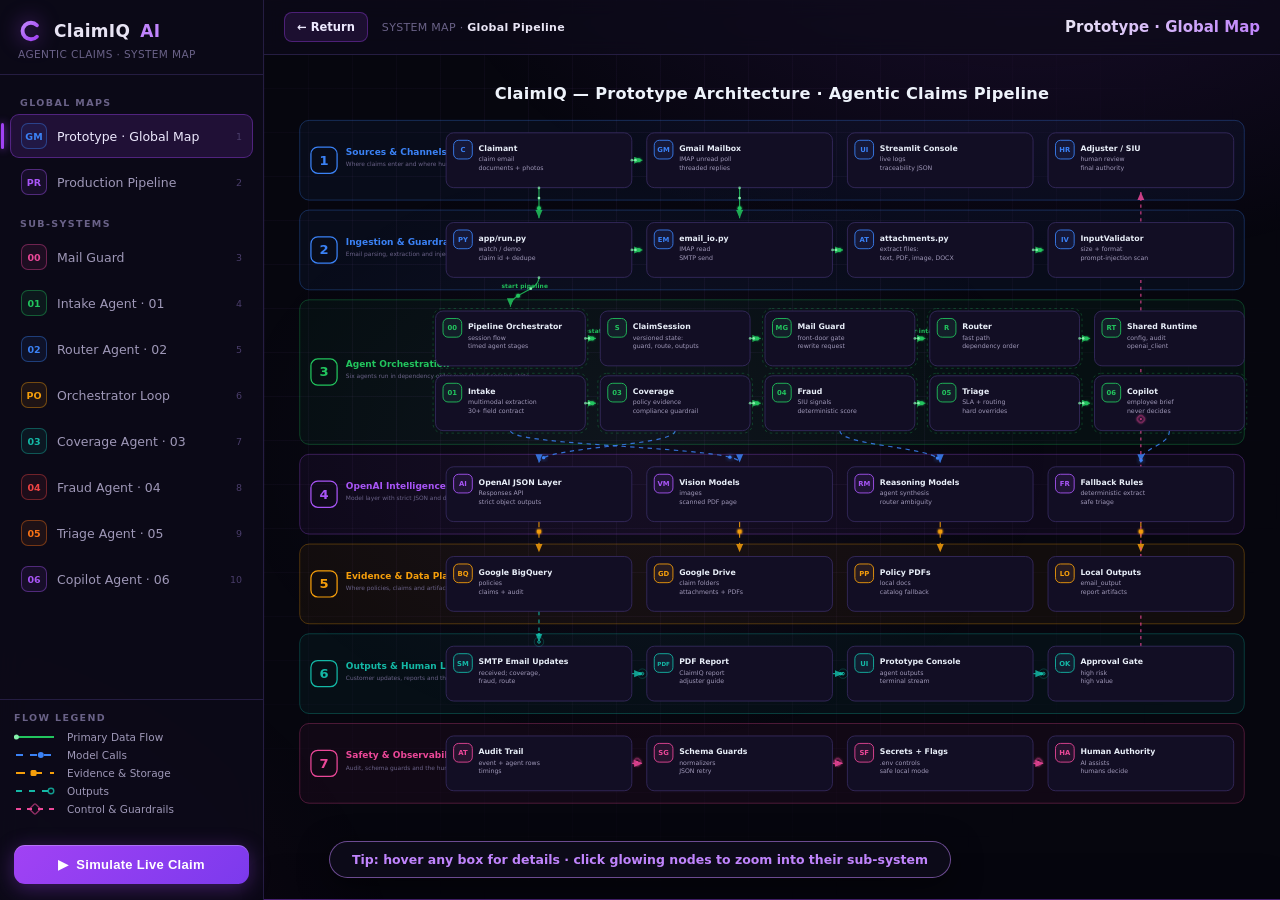
==== commit 284d59e3: "Update reviewer access and themed cursor" ====
--- a/claimiq_system_map.html
+++ b/claimiq_system_map.html
@@ -151,6 +151,26 @@
 #tip .tchips span{padding:2px 7px;border-radius:99px;font-size:9px;font-weight:700;letter-spacing:.2px;
   background:rgba(161,66,244,.12);border:1px solid rgba(161,66,244,.3);color:#c8b8ea}
 #tip .go{color:#c084fc;font-weight:700;margin-top:6px;display:block}
+
+@media (hover:hover) and (pointer:fine){
+body.claimiq-cursor-enabled,
+body.claimiq-cursor-enabled a,
+body.claimiq-cursor-enabled button,
+body.claimiq-cursor-enabled .navitem,
+body.claimiq-cursor-enabled .node.linked{cursor:none}
+.claimiq-cursor,.claimiq-cursor-dot{position:fixed;left:0;top:0;z-index:9999;pointer-events:none;opacity:0;
+  transform:translate3d(var(--cursor-x,-120px),var(--cursor-y,-120px),0) translate(-50%,-50%);
+  transition:opacity .18s ease,width .18s ease,height .18s ease,border-color .18s ease,background .18s ease}
+.claimiq-cursor{width:20px;height:20px;border:1px solid rgba(216,180,254,.78);border-radius:50%;
+  background:radial-gradient(circle,rgba(255,255,255,.28) 0 18%,transparent 20%),linear-gradient(135deg,rgba(216,180,254,.26),rgba(161,66,244,.12));
+  box-shadow:0 0 14px rgba(216,180,254,.34),0 0 24px rgba(161,66,244,.2);backdrop-filter:blur(3px);mix-blend-mode:screen}
+.claimiq-cursor::after{content:"";position:absolute;inset:5px;border:1px solid rgba(255,255,255,.35);border-radius:inherit}
+.claimiq-cursor-dot{width:4px;height:4px;border-radius:50%;background:#f5e8ff;box-shadow:0 0 10px rgba(216,180,254,.82)}
+body.claimiq-cursor-visible .claimiq-cursor,body.claimiq-cursor-visible .claimiq-cursor-dot{opacity:1}
+body.claimiq-cursor-hover .claimiq-cursor{width:32px;height:32px;border-color:rgba(233,213,255,.88);
+  background:radial-gradient(circle,rgba(255,255,255,.22) 0 20%,transparent 22%),linear-gradient(135deg,rgba(233,213,255,.34),rgba(161,66,244,.16))}
+body.claimiq-cursor-pressed .claimiq-cursor{width:16px;height:16px}
+}
 
 @media (max-width:860px){#sidebar{width:210px;min-width:210px}}
 </style>
@@ -1114,8 +1134,34 @@
 }
 document.getElementById('simbtn').addEventListener('click',runSim);
 
+function initClaimIQCursor(){
+  const fine=matchMedia('(hover:hover) and (pointer:fine)').matches;
+  const reduced=matchMedia('(prefers-reduced-motion: reduce)').matches;
+  if(!fine||reduced)return;
+  const cursor=document.createElement('div');
+  const dot=document.createElement('div');
+  const interactive='.navitem,#simbtn,#backbtn,#returnhome,.node.linked,a,button,[role="button"],[tabindex]:not([tabindex="-1"])';
+  cursor.className='claimiq-cursor';
+  dot.className='claimiq-cursor-dot';
+  cursor.setAttribute('aria-hidden','true');
+  dot.setAttribute('aria-hidden','true');
+  document.body.append(cursor,dot);
+  document.body.classList.add('claimiq-cursor-enabled');
+  addEventListener('pointermove',ev=>{
+    document.documentElement.style.setProperty('--cursor-x',ev.clientX+'px');
+    document.documentElement.style.setProperty('--cursor-y',ev.clientY+'px');
+    document.body.classList.add('claimiq-cursor-visible');
+    const hot=Boolean(ev.target.closest&&ev.target.closest(interactive));
+    document.body.classList.toggle('claimiq-cursor-hover',hot);
+  },{passive:true});
+  addEventListener('pointerleave',()=>document.body.classList.remove('claimiq-cursor-visible','claimiq-cursor-hover'));
+  addEventListener('pointerdown',()=>document.body.classList.add('claimiq-cursor-pressed'));
+  addEventListener('pointerup',()=>document.body.classList.remove('claimiq-cursor-pressed'));
+}
+
 /* boot */
 renderView('prototype');
+initClaimIQCursor();
 setTimeout(()=>toast('Tip: hover any box for details · click glowing nodes to zoom into their sub-system','#c084fc'),1200);
 </script>
 </body>
